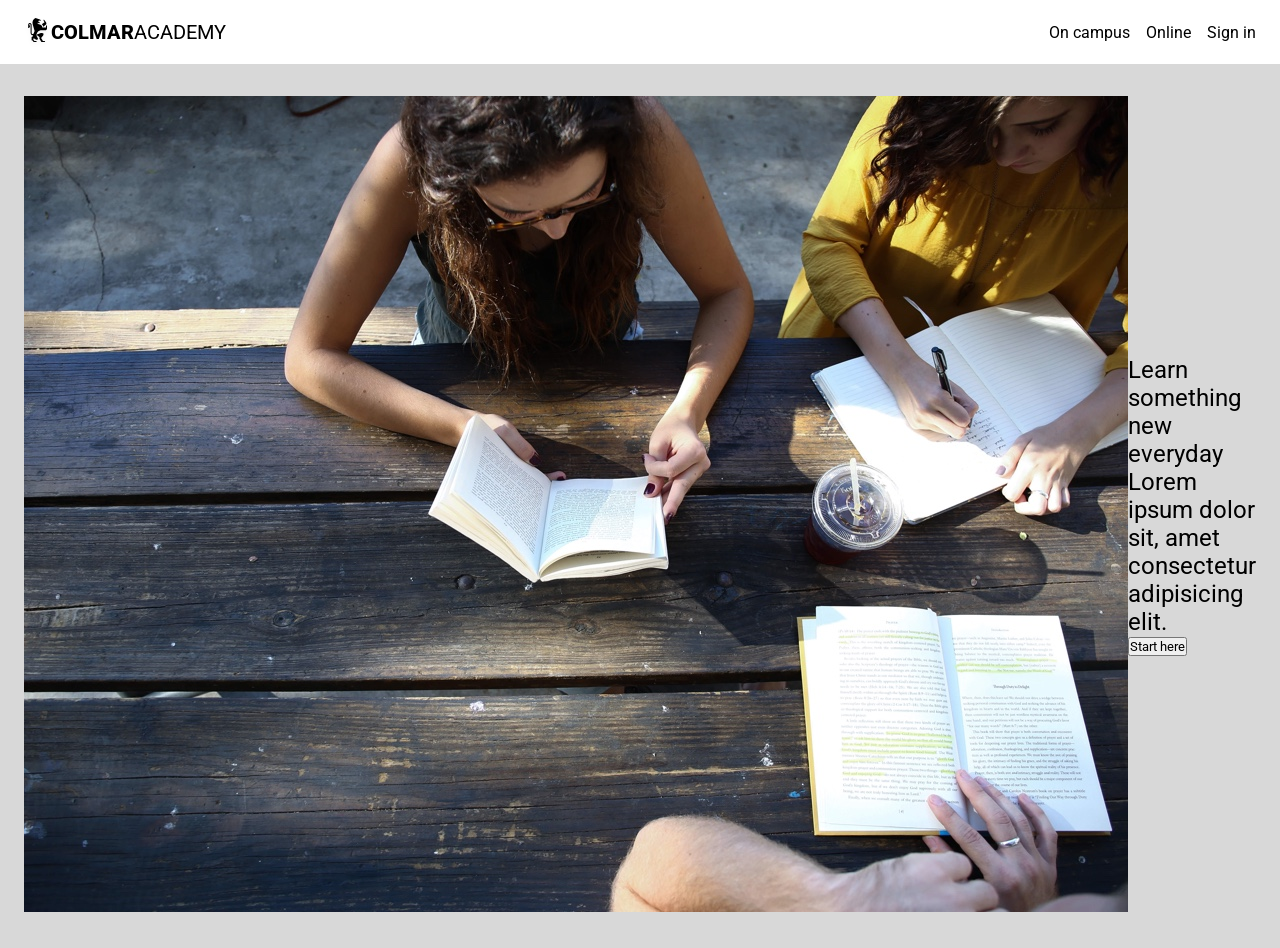
==== cmindex.html @ bb2075c0 "1 hour commit send" ====
<!DOCTYPE html>
<html lang="en">
<head>
    <meta charset="UTF-8">
    <meta name="viewport" content="width=device-width, initial-scale=1.0">
    <title>ColmarAcademy</title>
    <link rel="stylesheet" href="cmstyles.css" />
    <link rel="preconnect" href="https://fonts.googleapis.com" />
    <link rel="preconnect" href="https://fonts.gstatic.com" crossorigin />
    <link href="https://fonts.googleapis.com/css2?family=Roboto:ital,wght@0,100;0,300;0,400;0,500;0,700;0,900;1,100;1,300;1,400;1,500;1,700;1,900&display=swap"rel="stylesheet" />
</head>
<body>
    <!--HEADER -->
    <header class="header-container">
        <div class="logo">
          <img src="images/ic-logo.svg" alt="colmaracademy logo" />
          <span class="header-colmar">COLMAR</span><span class="header-academy">ACADEMY</span>
        </div>
        <nav class="nav-mobile">
          <img src="images/ic-logo.svg" alt="colmaracademy logo" />
          <a href="#"><img src="images/ic-on-campus.svg" alt="campus-icon" /></a>
          <a href="#"><img src="images/ic-online.svg" alt="online-icon" /></a>
          <a href="#"><img src="images/ic-login.svg" alt="login-icon" /></a>
        </nav>
        <nav>
          <ul class="nav-li">
            <li><a href="#">On campus</a></li>
            <li><a href="#">Online</a></li>
            <li><a href="#">Sign in</a></li>
          </ul>
        </nav>
    </header>
    <main>
        <!-- BANNER SECTION -->
        <section class="container-1">
            <div class="banner-img">
                <img src="images/banner.jpg" alt="banner" />
            </div>
            <div class="banner-text">
                <h1>Learn something new everyday</h1>
                <h2>Lorem ipsum dolor sit, amet consectetur adipisicing elit.</h2>
                <button type="button" class="btn-start-here">Start here</button>
            </div>
        </section>
    </main>
</body>
</html>
---- cmstyles.css ----
*{
    margin: 0;
    padding: 0;
    box-sizing: border-box;
    font-family: "Roboto", sans-serif;
    font-weight: 400;
    font-style: normal;
}
.header-container{
    display: flex;
    justify-content: space-between;
    align-items: center;
    padding: 16px 24px;
    background-color: white;
    position: sticky;
    top: 0;
}
.logo{
    display: flex;
    align-items: center;
    font-size: 20px;
}
.header-colmar{
    font-weight: 800;
}
.nav-li{
    display: flex;
    list-style: none;
    gap: 16px;
}
.nav-li a{
    text-decoration: none;
    color: black;
}
.nav-li a:hover{
    color: blue;
}
.nav-li a:active{
    color: silver;
}
.nav-mobile{
    display: none;
}
.container-1{
    display: flex;
    background-color: #d8d8d8;
    align-items: center;
    padding: 32px 24px;
}
























@media only screen and (min-width:320px) and (max-width: 768px) {
    .logo, .nav-li {
        display: none;
    }
    .nav-mobile{
        display: flex;
    }
    .nav-mobile{
        display: flex;
        align-items: center;
        gap: 90px;
        margin: auto;
    }
    .nav-mobile a:hover{
        transform: scale(1.3);
        transition: all .2s ease-in-out;
    }






}
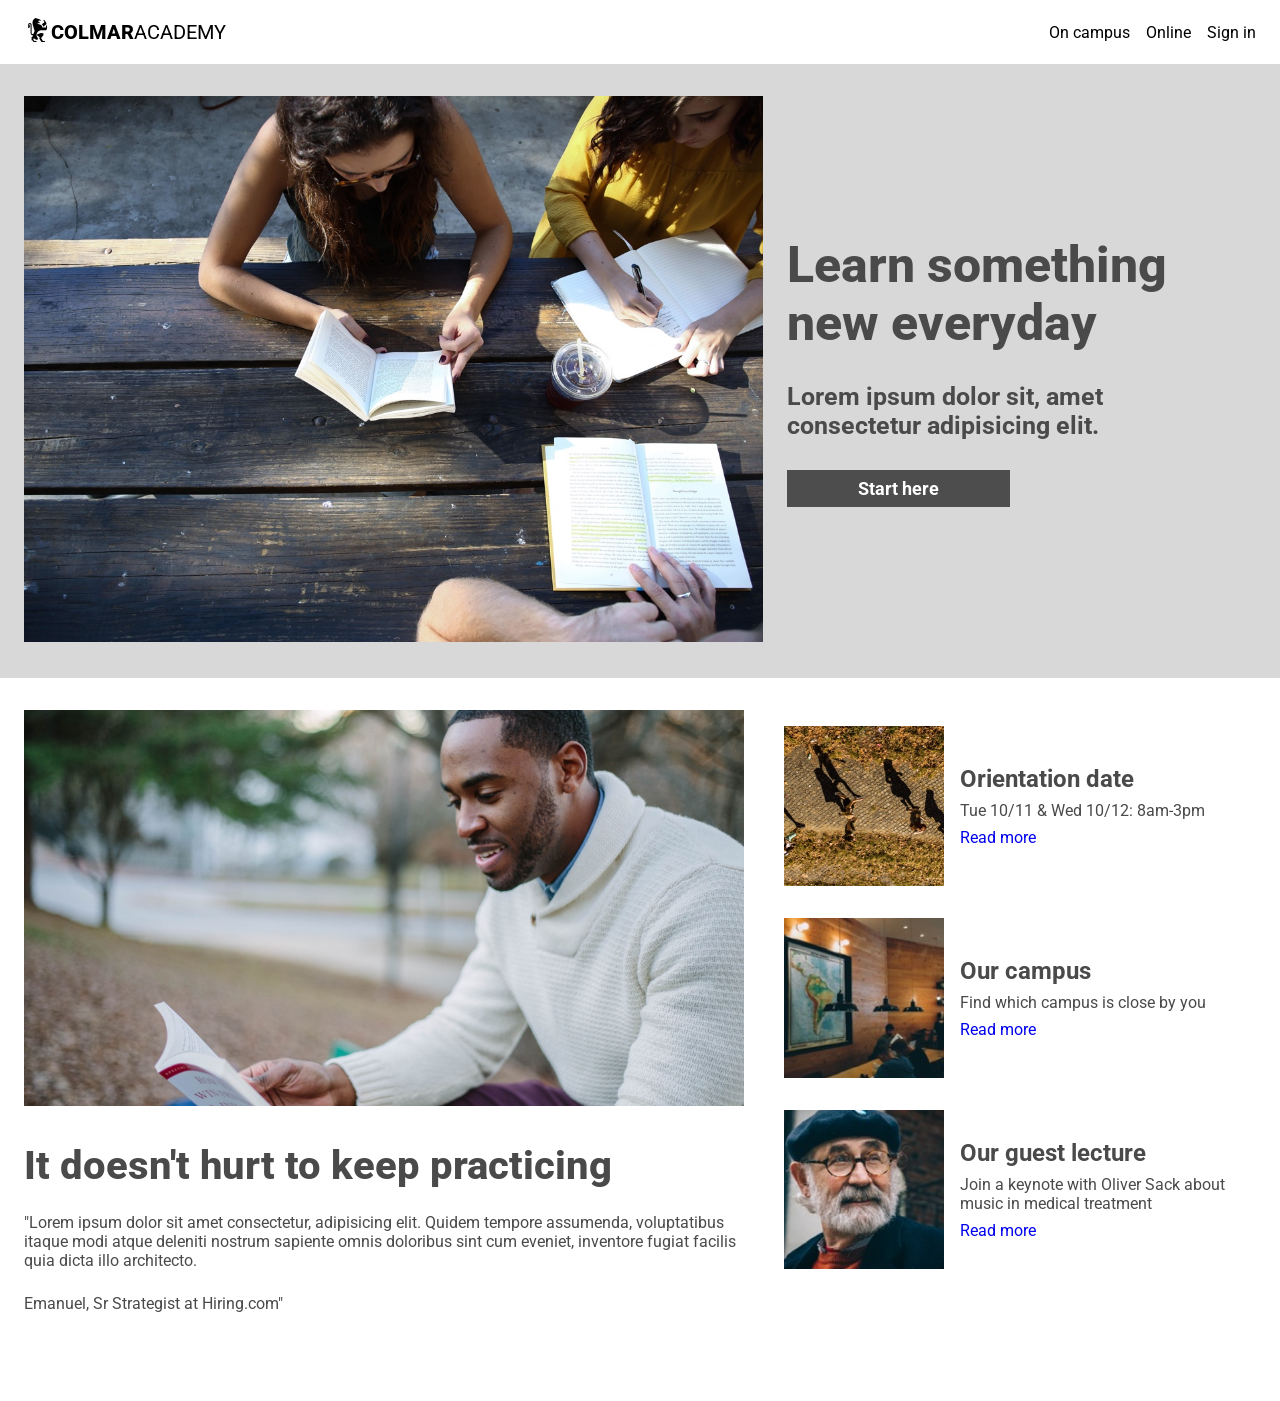
==== commit b98e7698: "2 commit" ====
--- a/cmindex.html
+++ b/cmindex.html
@@ -42,6 +42,57 @@
                 <button type="button" class="btn-start-here">Start here</button>
             </div>
         </section>
+        <!-- INFORM SECTION -->
+      <section class="container-2">
+        <div class="inform-left">
+          <img src="images/information-main.jpg" alt="inform-main" />
+          <div class="inform-left-article">
+            <h3>It doesn't hurt to keep practicing</h3>
+            <p>
+              "Lorem ipsum dolor sit amet consectetur, adipisicing elit. Quidem
+              tempore assumenda, voluptatibus itaque modi atque deleniti nostrum
+              sapiente omnis doloribus sint cum eveniet, inventore fugiat
+              facilis quia dicta illo architecto.
+            </p>
+            <p>Emanuel, Sr Strategist at Hiring.com"</p>
+          </div>
+        </div>
+        <div class="inform-right">
+          <div class="inform-r">
+            <img src="images/information-orientation-mobile.jpg"
+              alt="inform-orientation" class="info-mobile-img" />
+            <img src="images/information-orientation.jpg"
+              alt="inform-orientation" class="inform-desktop-img" />
+            <div class="inform">
+              <h4>Orientation date</h4>
+              <p>Tue 10/11 & Wed 10/12: 8am-3pm</p>
+              <a href="#">Read more</a>
+            </div>
+          </div>
+          <div class="inform-r">
+            <img src="images/information-campus-mobile.jpg"
+              alt="inform-campus" class="info-mobile-img" />
+            <img src="images/information-campus.jpg"
+              alt="inform-campus" class="inform-desktop-img" />
+            <div class="inform">
+              <h4>Our campus</h4>
+              <p>Find which campus is close by you</p>
+              <a href="#">Read more</a>
+            </div>
+          </div>
+          <div class="inform-r">
+            <img src="images/information-guest-lecture-mobile.jpg"
+              alt="inform-lecture" class="info-mobile-img" />
+            <img src="images/information-guest-lecture.jpg"
+              alt="inform-lecture" class="inform-desktop-img" />
+            <div class="inform">
+              <h4>Our guest lecture</h4>
+              <p>Join a keynote with Oliver Sack about music in medical treatment</p>
+              <a href="#">Read more</a>
+            </div>
+          </div>
+        </div>
+      </section>
     </main>
 </body>
 </html>
--- a/cmstyles.css
+++ b/cmstyles.css
@@ -47,6 +47,111 @@
     align-items: center;
     padding: 32px 24px;
 }
+.banner-text{
+    display: flex;
+    flex-direction: column;
+    justify-content: center;
+    padding: 0px 24px;
+    gap: 30px;
+    width: 40%;
+}
+.banner-text h1{
+    font-size: 50px;
+    font-weight: 800;
+    color: #4a4a4a;
+}
+.banner-text h2{
+    font-size: 25px;
+    font-weight: bold;
+    color: #4a4a4a;
+}
+.btn-start-here{
+    padding: 8px 0px;
+    width: 50%;
+    background-color: #4d4d4d;
+    color: white;
+    font-size: 18px;
+    font-weight: bold;
+    border: none;
+}
+.btn-start-here:hover{
+    background-color: gray;
+}
+.btn-start-here:active{
+    background-color: black;
+}
+.banner-img{
+    width: 60%;
+}
+.container-1 img{
+    width: 100%;
+    height: auto;
+    object-fit: cover;
+}
+
+.container-2{
+    display: flex;
+}
+.inform-left{
+    width: 60%;
+    padding: 32px 24px;
+}
+.inform-left img{
+    width:100%;
+    height: auto;
+    object-fit: cover;
+}
+.inform-left-article{
+    /* width: 60vw; */
+    padding: 32px 0px;
+}
+.inform-left-article h3{
+    font-size: 40px;
+    font-weight: 800;
+    padding-bottom: 24px;
+    color: #4a4a4a;
+}
+.inform-left-article p{
+    padding-bottom: 24px;
+    color: #4a4a4a;
+}
+.info-mobile-img{
+    display: none;
+}
+.inform-right{
+    width: 40%;
+    display: flex;
+    flex-direction: column;
+    padding: 32px 24px 32px 0px;
+}
+.inform-r{
+    display: flex;
+    align-items: center;
+    padding: 16px;
+}
+.inform-r:hover{
+    background-color: #d8d8d8;
+}
+.inform{
+    padding-left: 16px;
+}
+.inform h4{
+    font-size: 24px;
+    font-weight: bold;
+    color: #4a4a4a;
+}
+.inform p{
+    color: #4a4a4a;
+    margin: 8px 0px;
+}
+.inform a{
+    text-decoration: none;
+}
+.inform-desktop-img{
+    width: 35%;
+    height: auto;
+    object-fit: cover;
+}
 
 
 
@@ -88,6 +193,59 @@
         transform: scale(1.3);
         transition: all .2s ease-in-out;
     }
+    .container-1{
+        display: flex;
+        flex-direction: column;
+    }
+    .banner-img{
+        width: 100%;
+    }
+    .container-1 img{
+        width: 100%;
+        height: auto;
+        object-fit: cover;
+    }
+    .banner-text{
+        display: flex;
+        flex-direction: column;
+        flex-wrap: wrap;
+        padding: 32px 16px;
+        gap: 30px;
+        width: 100%;
+    }
+    .btn-start-here{
+        padding: 8px 0px;
+        width: 90%;
+        background-color: #4d4d4d;
+        color: white;
+        font-size: 18px;
+        font-weight: bold;
+    }
+
+    .container-2{
+        display: flex;
+        flex-direction: column;
+    }
+    .inform-left{
+        display: none;
+    }
+    .inform-right{
+        width: 100%;
+        margin: auto;
+    }
+    .inform-r{
+        display: flex;
+        flex-direction: column;
+    }
+    .inform-desktop-img{
+        display: none
+    }
+    .info-mobile-img{
+        display: flex;
+        width: 100%;
+        height: auto;
+        object-fit: cover;
+    }
 
 
 
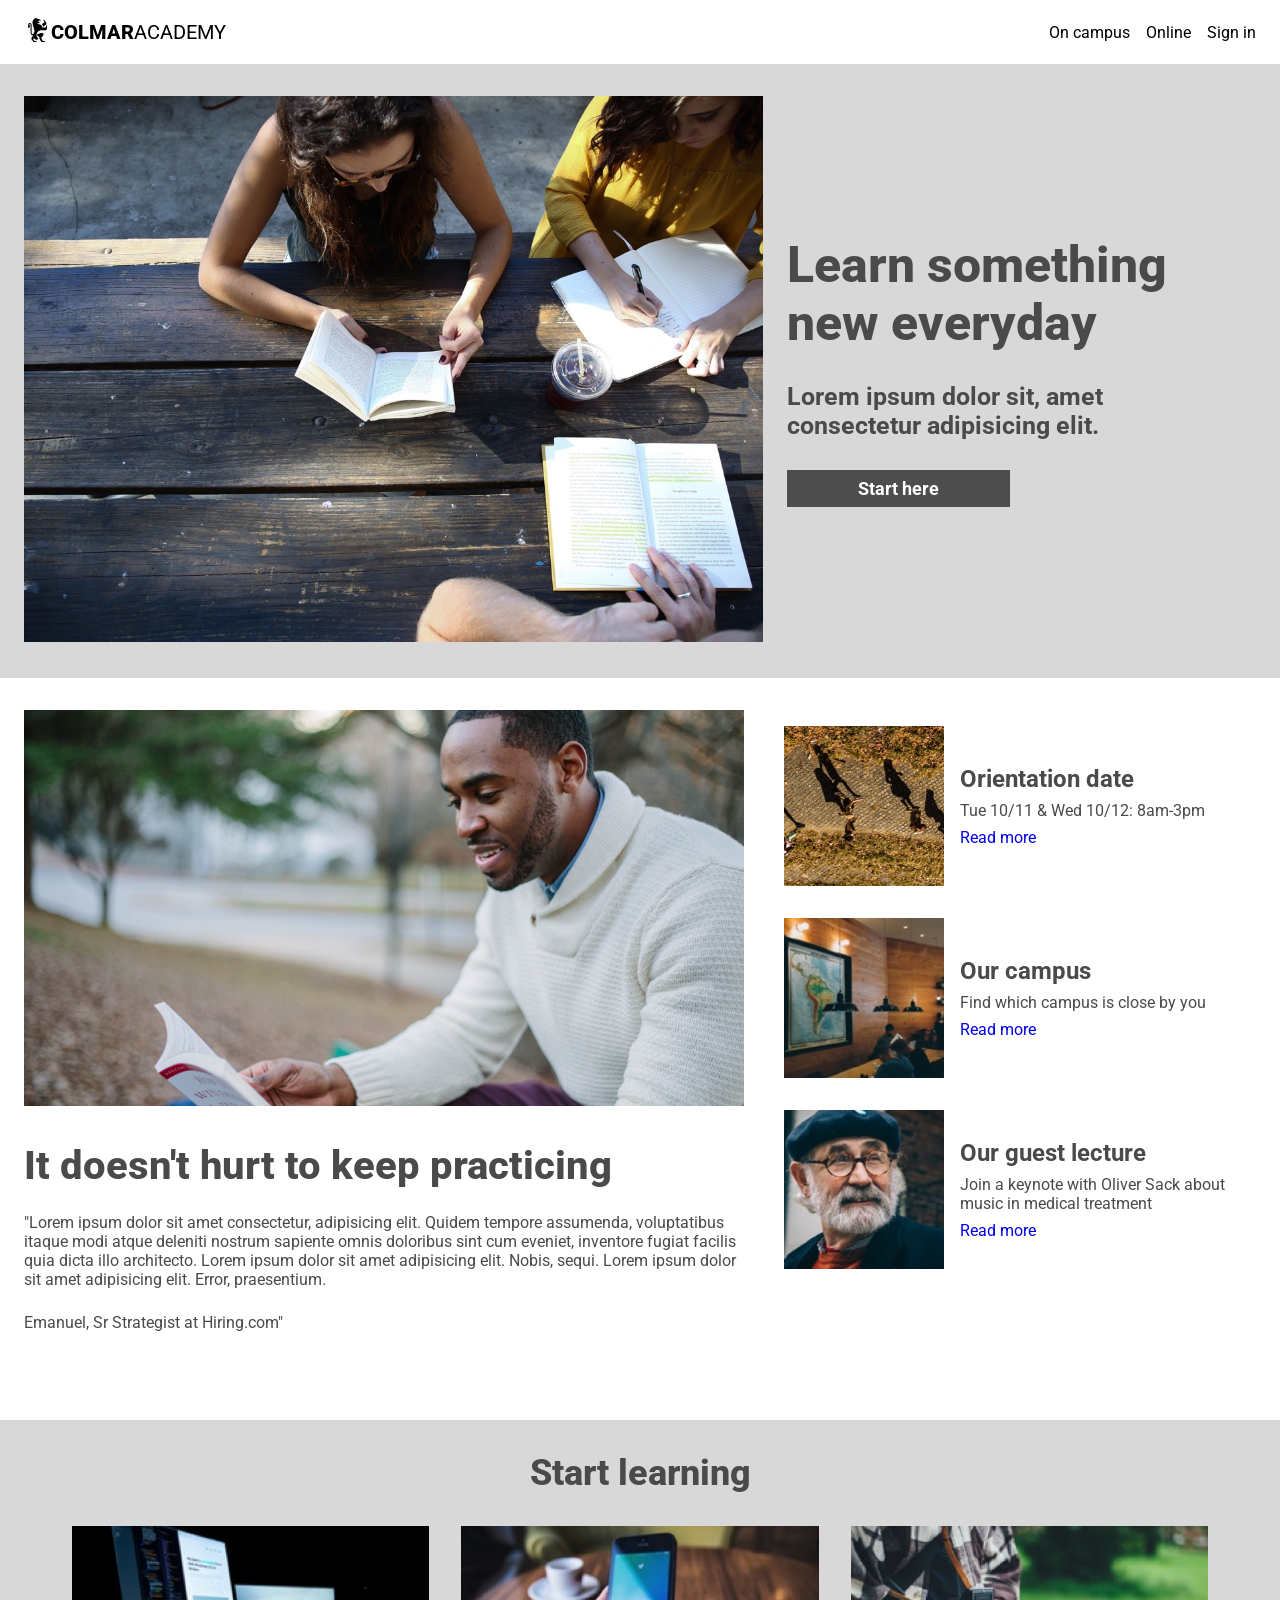
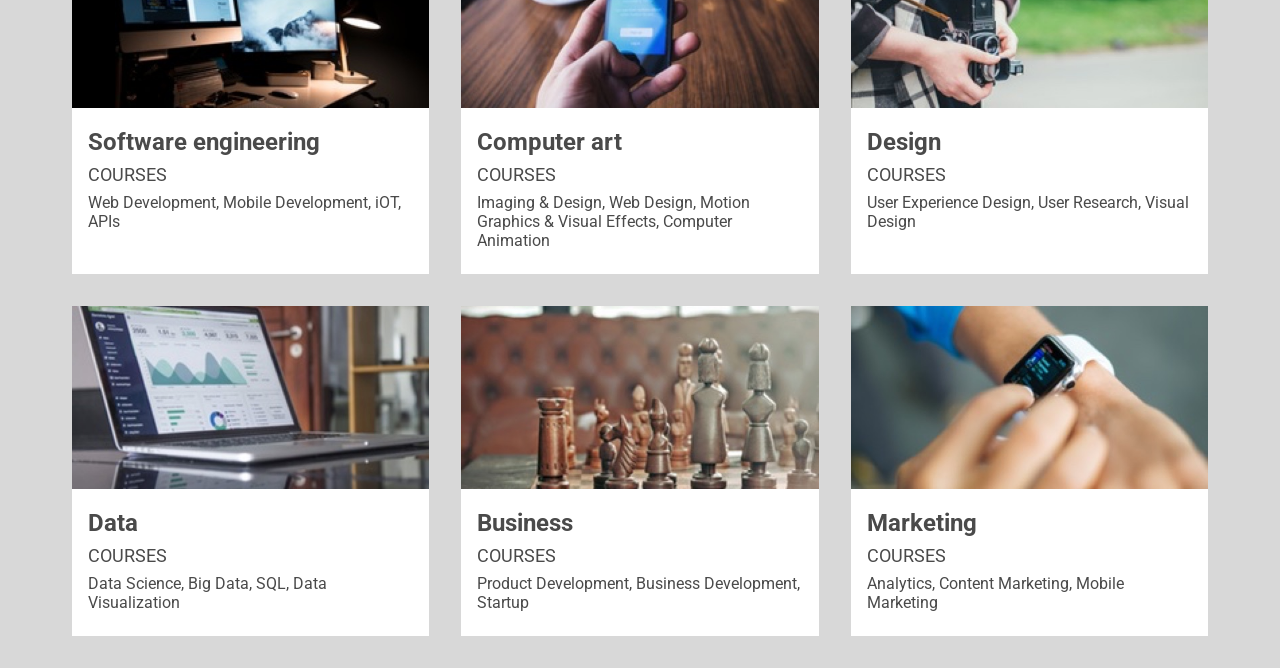
==== commit 63589498: "3 commit" ====
--- a/cmindex.html
+++ b/cmindex.html
@@ -43,56 +43,112 @@
             </div>
         </section>
         <!-- INFORM SECTION -->
-      <section class="container-2">
-        <div class="inform-left">
-          <img src="images/information-main.jpg" alt="inform-main" />
-          <div class="inform-left-article">
-            <h3>It doesn't hurt to keep practicing</h3>
-            <p>
-              "Lorem ipsum dolor sit amet consectetur, adipisicing elit. Quidem
-              tempore assumenda, voluptatibus itaque modi atque deleniti nostrum
-              sapiente omnis doloribus sint cum eveniet, inventore fugiat
-              facilis quia dicta illo architecto.
-            </p>
-            <p>Emanuel, Sr Strategist at Hiring.com"</p>
-          </div>
-        </div>
-        <div class="inform-right">
-          <div class="inform-r">
-            <img src="images/information-orientation-mobile.jpg"
-              alt="inform-orientation" class="info-mobile-img" />
-            <img src="images/information-orientation.jpg"
-              alt="inform-orientation" class="inform-desktop-img" />
-            <div class="inform">
-              <h4>Orientation date</h4>
-              <p>Tue 10/11 & Wed 10/12: 8am-3pm</p>
-              <a href="#">Read more</a>
+        <section class="container-2">
+            <div class="inform-left">
+            <img src="images/information-main.jpg" alt="inform-main" />
+            <div class="inform-left-article">
+                <h3>It doesn't hurt to keep practicing</h3>
+                <p>
+                "Lorem ipsum dolor sit amet consectetur, adipisicing elit. Quidem
+                tempore assumenda, voluptatibus itaque modi atque deleniti nostrum
+                sapiente omnis doloribus sint cum eveniet, inventore fugiat
+                facilis quia dicta illo architecto. Lorem ipsum dolor sit amet 
+                adipisicing elit. Nobis, sequi. Lorem ipsum dolor sit amet
+                adipisicing elit. Error, praesentium.</p>
+                <p>Emanuel, Sr Strategist at Hiring.com"</p>
             </div>
-          </div>
-          <div class="inform-r">
-            <img src="images/information-campus-mobile.jpg"
-              alt="inform-campus" class="info-mobile-img" />
-            <img src="images/information-campus.jpg"
-              alt="inform-campus" class="inform-desktop-img" />
-            <div class="inform">
-              <h4>Our campus</h4>
-              <p>Find which campus is close by you</p>
-              <a href="#">Read more</a>
             </div>
-          </div>
-          <div class="inform-r">
-            <img src="images/information-guest-lecture-mobile.jpg"
-              alt="inform-lecture" class="info-mobile-img" />
-            <img src="images/information-guest-lecture.jpg"
-              alt="inform-lecture" class="inform-desktop-img" />
-            <div class="inform">
-              <h4>Our guest lecture</h4>
-              <p>Join a keynote with Oliver Sack about music in medical treatment</p>
-              <a href="#">Read more</a>
+            <div class="inform-right">
+            <div class="inform-r">
+                <img src="images/information-orientation-mobile.jpg"
+                alt="inform-orientation" class="info-mobile-img" />
+                <img src="images/information-orientation.jpg"
+                alt="inform-orientation" class="inform-desktop-img" />
+                <div class="inform">
+                <h4>Orientation date</h4>
+                <p>Tue 10/11 & Wed 10/12: 8am-3pm</p>
+                <a href="#">Read more</a>
+                </div>
             </div>
-          </div>
-        </div>
-      </section>
+            <div class="inform-r">
+                <img src="images/information-campus-mobile.jpg"
+                alt="inform-campus" class="info-mobile-img" />
+                <img src="images/information-campus.jpg"
+                alt="inform-campus" class="inform-desktop-img" />
+                <div class="inform">
+                <h4>Our campus</h4>
+                <p>Find which campus is close by you</p>
+                <a href="#">Read more</a>
+                </div>
+            </div>
+            <div class="inform-r">
+                <img src="images/information-guest-lecture-mobile.jpg"
+                alt="inform-lecture" class="info-mobile-img" />
+                <img src="images/information-guest-lecture.jpg"
+                alt="inform-lecture" class="inform-desktop-img" />
+                <div class="inform">
+                <h4>Our guest lecture</h4>
+                <p>Join a keynote with Oliver Sack about music in medical treatment</p>
+                <a href="#">Read more</a>
+                </div>
+            </div>
+            </div>
+        </section>
+        <!-- START LEARING SECTION -->
+        <section class="container-3">
+            <span class="grid-courses-1">Start learning</span>
+            <div class="grid-courses-2">
+            <img src="images/course-software.jpg" alt="course software" />
+            <div class="article-courses">
+                <h4>Software engineering</h4>
+                <h5>COURSES</h5>
+                <p>Web Development, Mobile Development, iOT, APIs</p>
+            </div>
+            </div>
+            <div class="grid-courses-3">
+            <img src="images/course-computer-art.jpg" alt="course computer art" />
+            <div class="article-courses">
+                <h4>Computer art</h4>
+                <h5>COURSES</h5>
+                <p>
+                Imaging & Design, Web Design, Motion Graphics & Visual Effects,
+                Computer Animation
+                </p>
+            </div>
+            </div>
+            <div class="grid-courses-4">
+            <img src="images/course-design.jpg" alt="course design" />
+            <div class="article-courses">
+                <h4>Design</h4>
+                <h5>COURSES</h5>
+                <p>User Experience Design, User Research, Visual Design</p>
+            </div>
+            </div>
+            <div class="grid-courses-5">
+            <img src="images/course-data.jpg" alt="course data" />
+            <div class="article-courses">
+                <h4>Data</h4>
+                <h5>COURSES</h5>
+                <p>Data Science, Big Data, SQL, Data Visualization</p>
+            </div>
+            </div>
+            <div class="grid-courses-6">
+            <img src="images/course-business.jpg" alt="course business" />
+            <div class="article-courses">
+                <h4>Business</h4>
+                <h5>COURSES</h5>
+                <p>Product Development, Business Development, Startup</p>
+            </div>
+            </div>
+            <div class="grid-courses-7">
+            <img src="images/course-marketing.jpg" alt="course marketing" />
+            <div class="article-courses">
+                <h4>Marketing</h4>
+                <h5>COURSES</h5>
+                <p>Analytics, Content Marketing, Mobile Marketing</p>
+            </div>
+            </div>
+        </section>
     </main>
 </body>
 </html>
--- a/cmstyles.css
+++ b/cmstyles.css
@@ -14,6 +14,7 @@
     background-color: white;
     position: sticky;
     top: 0;
+    z-index: 99;
 }
 .logo{
     display: flex;
@@ -88,7 +89,6 @@
     height: auto;
     object-fit: cover;
 }
-
 .container-2{
     display: flex;
 }
@@ -102,7 +102,6 @@
     object-fit: cover;
 }
 .inform-left-article{
-    /* width: 60vw; */
     padding: 32px 0px;
 }
 .inform-left-article h3{
@@ -132,6 +131,9 @@
 .inform-r:hover{
     background-color: #d8d8d8;
 }
+.inform-r:active{
+    background-color: lightslategrey;
+}
 .inform{
     padding-left: 16px;
 }
@@ -152,8 +154,69 @@
     height: auto;
     object-fit: cover;
 }
-
-
+.container-3{
+    display: grid;
+    grid-template-columns: 1fr 1fr 1fr;
+    gap: 32px;
+    background-color: #d8d8d8;
+    padding: 32px 72px;
+}
+.container-3 img{
+    width: 100%;
+    height: auto;
+    object-fit: cover;
+}
+.container-3 div{
+    background-color: white;
+}
+.grid-courses-1{
+    grid-column-start: 1;
+    grid-column-end: 4;
+    text-align: center;
+    font-size: 36px;
+    font-weight: 800;
+    color: #4a4a4a;
+}
+.article-courses{
+    padding: 16px 16px 24px 16px;
+}
+.article-courses h4{
+    font-size: 24px;
+    font-weight: bold;
+    color: #4a4a4a;
+}
+.article-courses h5{
+    font-size: 18px;
+    color: #4a4a4a;
+    padding: 8px 0px;
+}
+.article-courses p{
+    color: #4a4a4a;
+}
+.grid-courses-2:hover{
+    transform: scale(1.03);
+    transition: all .2s ease-in-out;
+}
+.grid-courses-3:hover{
+    transform: scale(1.03);
+    transition: all .2s ease-in-out;
+}
+.grid-courses-4:hover{
+    transform: scale(1.03);
+    transition: all .2s ease-in-out;
+}
+.grid-courses-5:hover{
+    transform: scale(1.03);
+    transition: all .2s ease-in-out;
+}
+.grid-courses-6:hover{
+    transform: scale(1.03);
+    transition: all .2s ease-in-out;
+}
+.grid-courses-7:hover{
+    transform: scale(1.03);
+    transition: all .2s ease-in-out;
+}
 
 
 
@@ -221,7 +284,6 @@
         font-size: 18px;
         font-weight: bold;
     }
-
     .container-2{
         display: flex;
         flex-direction: column;
@@ -231,21 +293,27 @@
     }
     .inform-right{
         width: 100%;
-        margin: auto;
+        padding: 16px 16px 32px 16px;
     }
     .inform-r{
         display: flex;
         flex-direction: column;
+        width: 100%;
+        padding: 0px;
     }
     .inform-desktop-img{
         display: none
     }
     .info-mobile-img{
-        display: flex;
+        display: inline-block;
         width: 100%;
         height: auto;
         object-fit: cover;
     }
+    .inform{
+        width: 100%;
+        padding: 32px 16px 32px 16px;
+    }
 
 
 
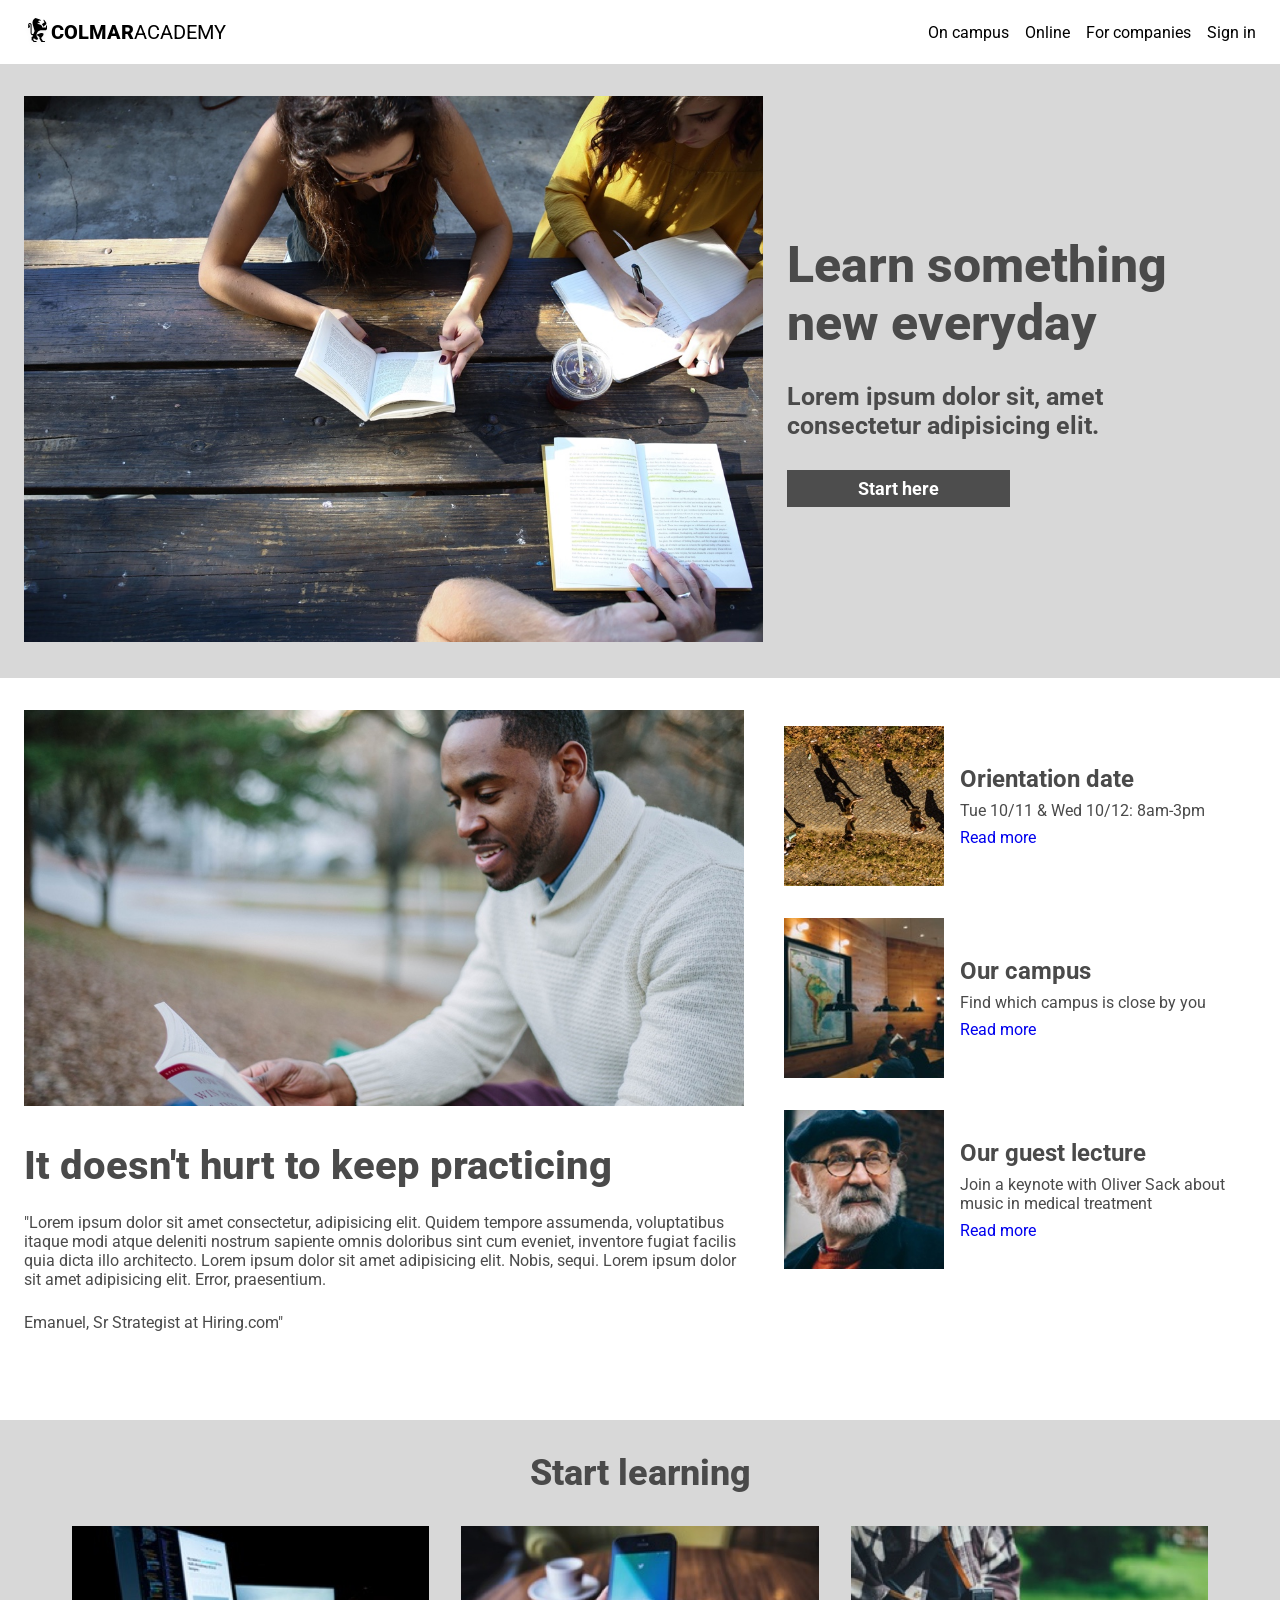
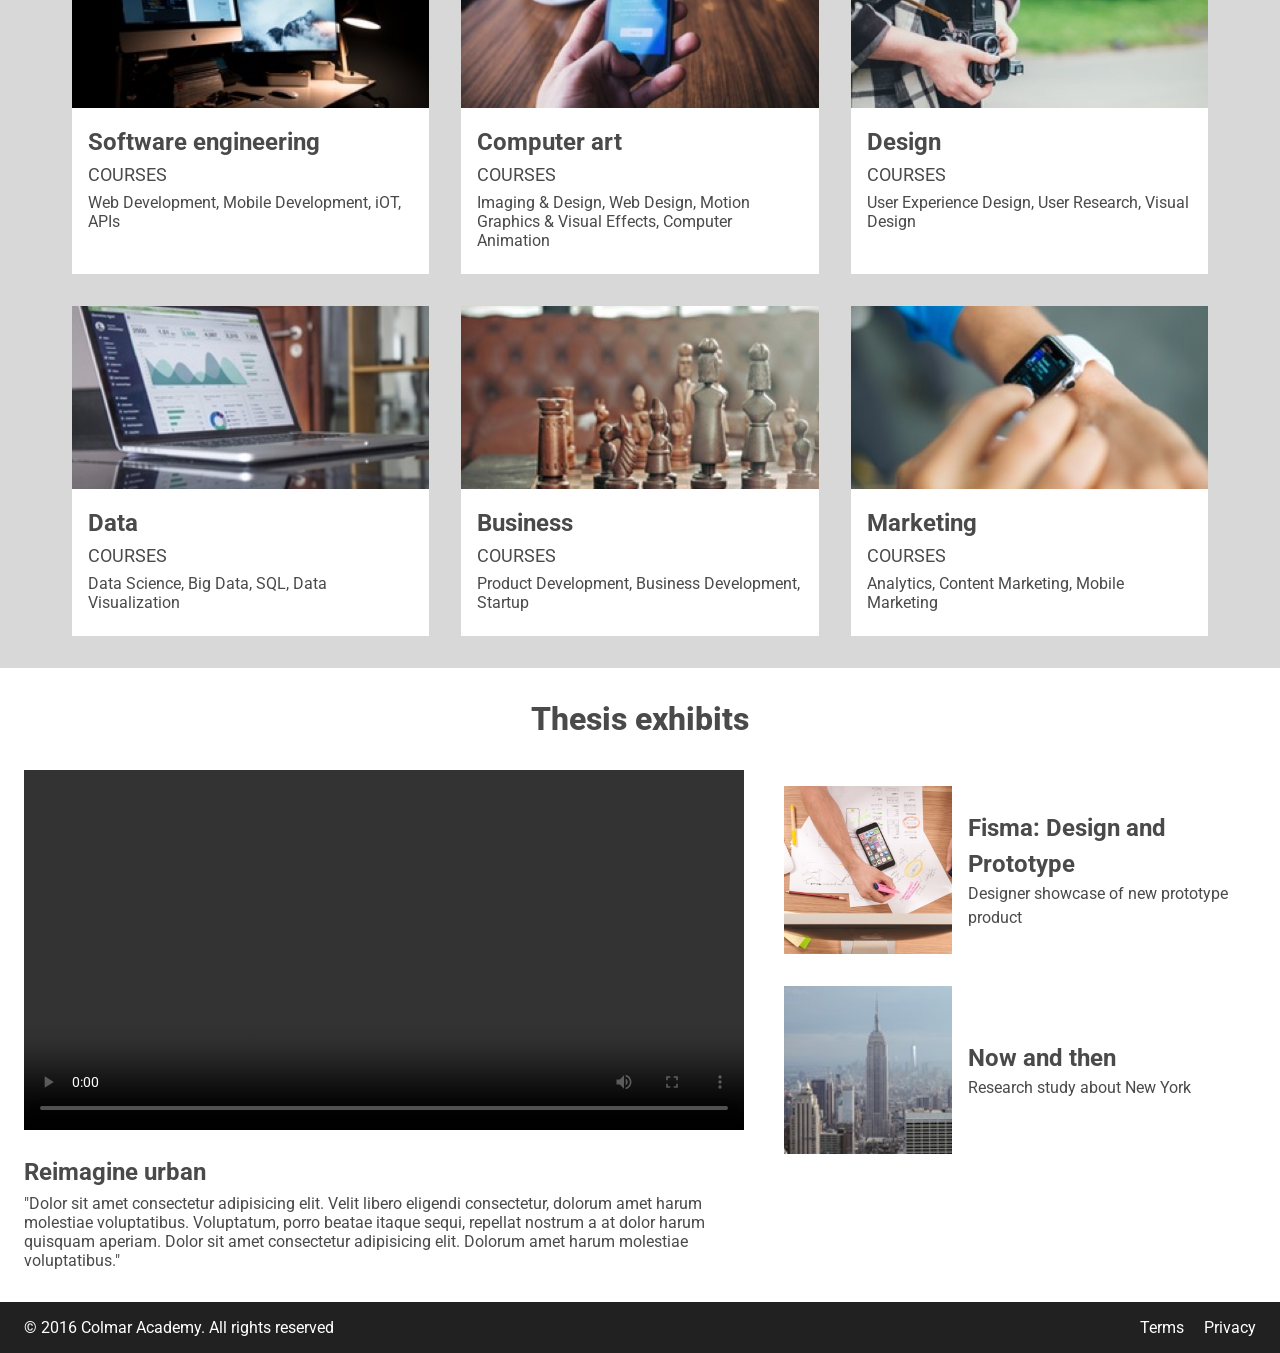
==== commit e8e41abc: "4 commit" ====
--- a/cmindex.html
+++ b/cmindex.html
@@ -13,21 +13,22 @@
     <!--HEADER -->
     <header class="header-container">
         <div class="logo">
-          <img src="images/ic-logo.svg" alt="colmaracademy logo" />
-          <span class="header-colmar">COLMAR</span><span class="header-academy">ACADEMY</span>
+            <img src="images/ic-logo.svg" alt="colmaracademy logo" />
+            <span class="header-colmar">COLMAR</span><span class="header-academy">ACADEMY</span>
         </div>
         <nav class="nav-mobile">
-          <img src="images/ic-logo.svg" alt="colmaracademy logo" />
-          <a href="#"><img src="images/ic-on-campus.svg" alt="campus-icon" /></a>
-          <a href="#"><img src="images/ic-online.svg" alt="online-icon" /></a>
-          <a href="#"><img src="images/ic-login.svg" alt="login-icon" /></a>
+            <img src="images/ic-logo.svg" alt="colmaracademy logo" />
+            <a href="#"><img src="images/ic-on-campus.svg" alt="campus-icon" /></a>
+            <a href="#"><img src="images/ic-online.svg" alt="online-icon" /></a>
+            <a href="#"><img src="images/ic-login.svg" alt="login-icon" /></a>
         </nav>
         <nav>
-          <ul class="nav-li">
-            <li><a href="#">On campus</a></li>
-            <li><a href="#">Online</a></li>
-            <li><a href="#">Sign in</a></li>
-          </ul>
+            <ul class="nav-li">
+                <li><a href="#">On campus</a></li>
+                <li><a href="#">Online</a></li>
+                <li><a href="#">For companies</a></li>
+                <li><a href="#">Sign in</a></li>
+            </ul>
         </nav>
     </header>
     <main>
@@ -149,6 +150,53 @@
             </div>
             </div>
         </section>
+        <!-- THESIS SECTION -->
+        <section class="container-4">
+            <h1 class="thesis-header">Thesis exhibits</h1>
+            <div class="thesis-container">
+            <div class="thesis-left">
+                <video width="100%" height="auto" controls>
+                <source src="videos/thesis.mp4" type="video/mp4" />
+                Your browser does not support the video tag.
+                </video>
+                <div class="thesis-left-content">
+                <h4>Reimagine urban</h4>
+                <p>
+                    "Dolor sit amet consectetur adipisicing elit. Velit libero
+                    eligendi consectetur, dolorum amet harum molestiae voluptatibus.
+                    Voluptatum, porro beatae itaque sequi, repellat nostrum a at
+                    dolor harum quisquam aperiam. Dolor sit amet consectetur
+                    adipisicing elit. Dolorum amet harum molestiae voluptatibus."
+                </p>
+                </div>
+            </div>
+            <div class="thesis-right">
+                <div class="thesis-right-content">
+                <img src="images/thesis-fisma.jpg" alt="thesis-fisma" />
+                <div class="thesis-subject">
+                    <h4>Fisma: Design and Prototype</h4>
+                    <p>Designer showcase of new prototype product</p>
+                </div>
+                </div>
+                <div class="thesis-right-content">
+                <img src="images/thesis-now-and-then.jpg" alt="thesis-now-then" />
+                <div class="thesis-subject">
+                    <h4>Now and then</h4>
+                    <p>Research study about New York</p>
+                </div>
+                </div>
+            </div>
+            </div>
+        </section>
     </main>
+    <footer class="footer">
+        <div class="footer-copy-right">
+            <p>&copy 2016 Colmar Academy. All rights reserved</p>
+        </div>
+        <div class="terms-privacy">
+            <a href="#">Terms</a>
+            <a href="#">Privacy</a>
+        </div>
+    </footer>
 </body>
 </html>
--- a/cmstyles.css
+++ b/cmstyles.css
@@ -6,7 +6,7 @@
     font-weight: 400;
     font-style: normal;
 }
-.header-container{
+.header-container {
     display: flex;
     justify-content: space-between;
     align-items: center;
@@ -16,39 +16,39 @@
     top: 0;
     z-index: 99;
 }
-.logo{
+.logo {
     display: flex;
     align-items: center;
     font-size: 20px;
 }
-.header-colmar{
+.header-colmar {
     font-weight: 800;
 }
-.nav-li{
+.nav-li {
     display: flex;
     list-style: none;
     gap: 16px;
 }
-.nav-li a{
+.nav-li a {
     text-decoration: none;
     color: black;
 }
-.nav-li a:hover{
+.nav-li a:hover {
     color: blue;
 }
-.nav-li a:active{
+.nav-li a:active {
     color: silver;
 }
-.nav-mobile{
+.nav-mobile {
     display: none;
 }
-.container-1{
+.container-1 {
     display: flex;
     background-color: #d8d8d8;
     align-items: center;
     padding: 32px 24px;
 }
-.banner-text{
+.banner-text {
     display: flex;
     flex-direction: column;
     justify-content: center;
@@ -56,17 +56,17 @@
     gap: 30px;
     width: 40%;
 }
-.banner-text h1{
+.banner-text h1 {
     font-size: 50px;
     font-weight: 800;
     color: #4a4a4a;
 }
-.banner-text h2{
+.banner-text h2 {
     font-size: 25px;
     font-weight: bold;
     color: #4a4a4a;
 }
-.btn-start-here{
+.btn-start-here {
     padding: 8px 0px;
     width: 50%;
     background-color: #4d4d4d;
@@ -75,101 +75,102 @@
     font-weight: bold;
     border: none;
 }
-.btn-start-here:hover{
+.btn-start-here:hover {
     background-color: gray;
 }
-.btn-start-here:active{
+.btn-start-here:active {
     background-color: black;
 }
-.banner-img{
+.banner-img {
     width: 60%;
 }
-.container-1 img{
+.container-1 img {
     width: 100%;
     height: auto;
     object-fit: cover;
 }
-.container-2{
-    display: flex;
-}
-.inform-left{
+.container-2 {
+    display: flex;
+}
+.inform-left {
     width: 60%;
     padding: 32px 24px;
 }
-.inform-left img{
+.inform-left img {
     width:100%;
     height: auto;
     object-fit: cover;
 }
-.inform-left-article{
+.inform-left-article {
     padding: 32px 0px;
 }
-.inform-left-article h3{
+.inform-left-article h3 {
     font-size: 40px;
     font-weight: 800;
     padding-bottom: 24px;
     color: #4a4a4a;
 }
-.inform-left-article p{
+.inform-left-article p {
     padding-bottom: 24px;
     color: #4a4a4a;
 }
-.info-mobile-img{
+.info-mobile-img {
     display: none;
 }
-.inform-right{
+.inform-right {
     width: 40%;
     display: flex;
     flex-direction: column;
     padding: 32px 24px 32px 0px;
 }
-.inform-r{
+.inform-r {
     display: flex;
     align-items: center;
     padding: 16px;
 }
-.inform-r:hover{
+.inform-r:hover {
     background-color: #d8d8d8;
-}
-.inform-r:active{
+    transition: all .3s ease-in-out;
+}
+.inform-r:active {
     background-color: lightslategrey;
 }
-.inform{
+.inform {
     padding-left: 16px;
 }
-.inform h4{
+.inform h4 {
     font-size: 24px;
     font-weight: bold;
     color: #4a4a4a;
 }
-.inform p{
+.inform p {
     color: #4a4a4a;
     margin: 8px 0px;
 }
-.inform a{
+.inform a {
     text-decoration: none;
 }
-.inform-desktop-img{
+.inform-desktop-img {
     width: 35%;
     height: auto;
     object-fit: cover;
 }
-.container-3{
+.container-3 {
     display: grid;
     grid-template-columns: 1fr 1fr 1fr;
     gap: 32px;
     background-color: #d8d8d8;
     padding: 32px 72px;
 }
-.container-3 img{
+.container-3 img {
     width: 100%;
     height: auto;
     object-fit: cover;
 }
-.container-3 div{
+.container-3 div {
     background-color: white;
 }
-.grid-courses-1{
+.grid-courses-1 {
     grid-column-start: 1;
     grid-column-end: 4;
     text-align: center;
@@ -177,49 +178,124 @@
     font-weight: 800;
     color: #4a4a4a;
 }
-.article-courses{
+.article-courses {
     padding: 16px 16px 24px 16px;
 }
-.article-courses h4{
+.article-courses h4 {
     font-size: 24px;
     font-weight: bold;
     color: #4a4a4a;
 }
-.article-courses h5{
+.article-courses h5 {
     font-size: 18px;
     color: #4a4a4a;
     padding: 8px 0px;
 }
-.article-courses p{
-    color: #4a4a4a;
-}
-.grid-courses-2:hover{
-    transform: scale(1.03);
-    transition: all .2s ease-in-out;
-}
-.grid-courses-3:hover{
-    transform: scale(1.03);
-    transition: all .2s ease-in-out;
-}
-.grid-courses-4:hover{
-    transform: scale(1.03);
-    transition: all .2s ease-in-out;
-}
-.grid-courses-5:hover{
-    transform: scale(1.03);
-    transition: all .2s ease-in-out;
-}
-.grid-courses-6:hover{
-    transform: scale(1.03);
-    transition: all .2s ease-in-out;
-}
-.grid-courses-7:hover{
-    transform: scale(1.03);
-    transition: all .2s ease-in-out;
-}
-
-
-
+.article-courses p {
+    color: #4a4a4a;
+}
+.grid-courses-2:hover {
+    transform: scale(1.03);
+    transition: all .2s ease-in-out;
+}
+.grid-courses-3:hover {
+    transform: scale(1.03);
+    transition: all .2s ease-in-out;
+}
+.grid-courses-4:hover {
+    transform: scale(1.03);
+    transition: all .2s ease-in-out;
+}
+.grid-courses-5:hover {
+    transform: scale(1.03);
+    transition: all .2s ease-in-out;
+}
+.grid-courses-6:hover {
+    transform: scale(1.03);
+    transition: all .2s ease-in-out;
+}
+.grid-courses-7:hover {
+    transform: scale(1.03);
+    transition: all .2s ease-in-out;
+}
+.thesis-container {
+    display: flex;
+}
+.thesis-header {
+    font-size: 32px;
+    font-weight: 800;
+    text-align: center;
+    color: #4a4a4a;
+    padding: 32px 0px;
+}
+.thesis-left {
+    width: 60%;
+    padding: 0px 24px 32px 24px;
+}
+.thesis-left-content h4 {
+    font-size: 24px;
+    font-weight: bold;
+    padding: 24px 0px 8px 0px;
+    color: #4a4a4a;
+}
+.thesis-left-content p {
+    color: #4a4a4a;
+}
+.thesis-right {
+    width: 40%;
+}
+.thesis-right-content {
+    display: flex;
+    align-items: center;
+    padding: 16px;
+}
+.thesis-right-content:hover {
+    background-color: #d8d8d8;
+    transition: all .3s ease-in-out;
+}
+.thesis-right-content:active {
+    background-color: lightslategray;
+}
+.thesis-right-content img {
+    width: 35%;
+    height: auto;
+    object-fit: cover;
+}
+.thesis-subject{
+    padding-left: 16px;
+    line-height: 1.5;
+}
+.thesis-subject h4 {
+    font-size: 24px;
+    font-weight: bold;
+    color: #4a4a4a;
+}
+.thesis-subject p {
+    color: #4a4a4a;
+}
+.footer{
+    display: flex;
+    justify-content: space-between;
+    padding: 16px 24px;
+    background-color: #000000de;
+}
+.footer-copy-right{
+    color: white;
+}
+.terms-privacy {
+    display: flex;
+    gap: 20px;
+}
+.terms-privacy a{
+    text-decoration: none;
+    color: white;
+}
+.terms-privacy a:hover {
+    color: yellowgreen;
+}
+.terms-privacy a:active {
+    color: lightseagreen;
+}
 
 
 
@@ -243,32 +319,32 @@
     .logo, .nav-li {
         display: none;
     }
-    .nav-mobile{
-        display: flex;
-    }
-    .nav-mobile{
+    .nav-mobile {
+        display: flex;
+    }
+    .nav-mobile {
         display: flex;
         align-items: center;
         gap: 90px;
         margin: auto;
     }
-    .nav-mobile a:hover{
+    .nav-mobile a:hover {
         transform: scale(1.3);
         transition: all .2s ease-in-out;
     }
-    .container-1{
+    .container-1 {
         display: flex;
         flex-direction: column;
     }
-    .banner-img{
-        width: 100%;
-    }
-    .container-1 img{
+    .banner-img {
+        width: 100%;
+    }
+    .container-1 img {
         width: 100%;
         height: auto;
         object-fit: cover;
     }
-    .banner-text{
+    .banner-text {
         display: flex;
         flex-direction: column;
         flex-wrap: wrap;
@@ -276,7 +352,7 @@
         gap: 30px;
         width: 100%;
     }
-    .btn-start-here{
+    .btn-start-here {
         padding: 8px 0px;
         width: 90%;
         background-color: #4d4d4d;
@@ -284,36 +360,64 @@
         font-size: 18px;
         font-weight: bold;
     }
-    .container-2{
+    .container-2 {
         display: flex;
         flex-direction: column;
     }
-    .inform-left{
-        display: none;
-    }
-    .inform-right{
+    .inform-left {
+        display: none;
+    }
+    .inform-right {
         width: 100%;
         padding: 16px 16px 32px 16px;
     }
-    .inform-r{
+    .inform-r {
         display: flex;
         flex-direction: column;
         width: 100%;
         padding: 0px;
     }
-    .inform-desktop-img{
+    .inform-desktop-img {
         display: none
     }
-    .info-mobile-img{
+    .info-mobile-img {
         display: inline-block;
         width: 100%;
         height: auto;
         object-fit: cover;
     }
-    .inform{
+    .inform {
         width: 100%;
         padding: 32px 16px 32px 16px;
     }
+    .container-3 {
+        display: flex;
+        flex-direction: column;
+        padding: 32px 16px;
+        gap: 8px;
+    }
+    .container-3 img {
+        display: none;
+    }
+    .grid-courses-1 {
+        padding-bottom: 8px;
+    }
+    .article-courses h5, p {
+        display: none;
+    }
+    .thesis-right {
+        display: none;
+    }
+    .thesis-left-content {
+        display: none;
+    }
+    .thesis-left {
+        width: 100%;
+        padding: 0px 0px 24px 0px;
+    }
+    .thesis-header{
+        padding: 32px 0px 16px 0px;
+    }
 
 
 
